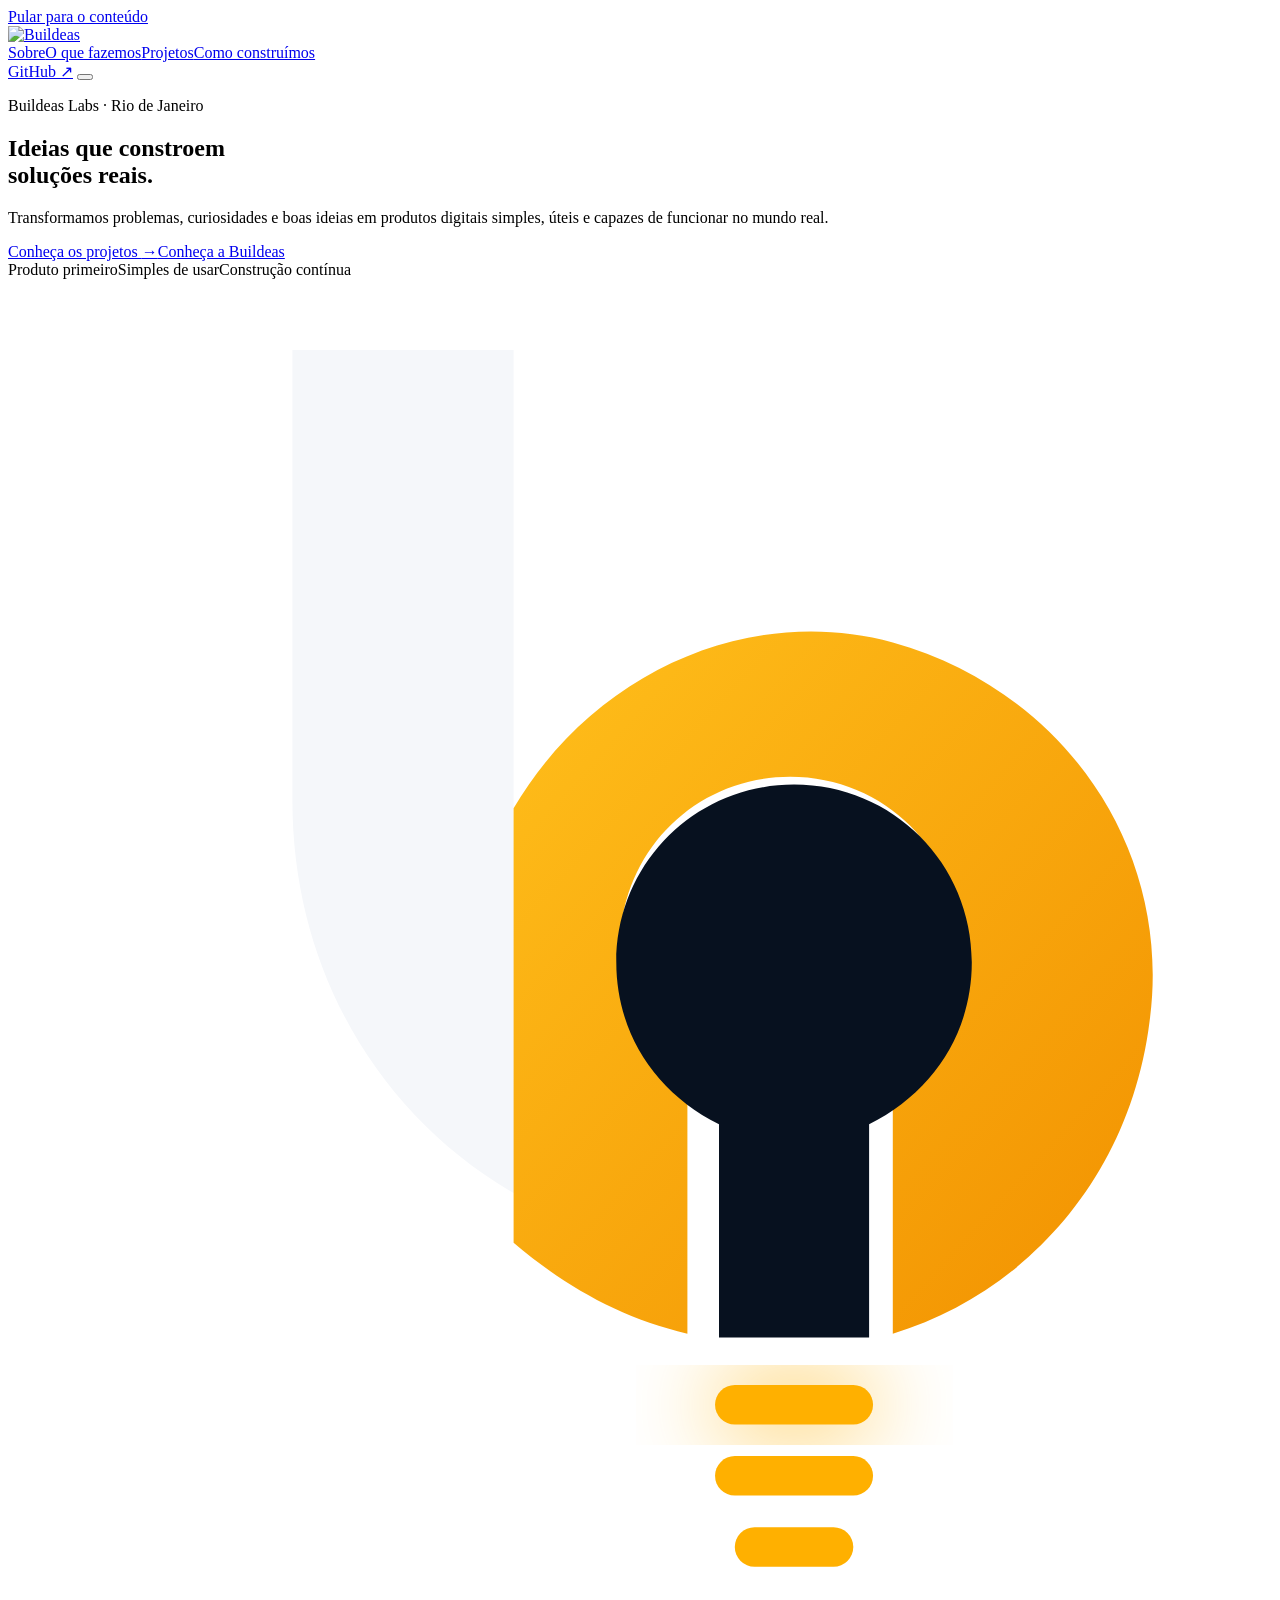
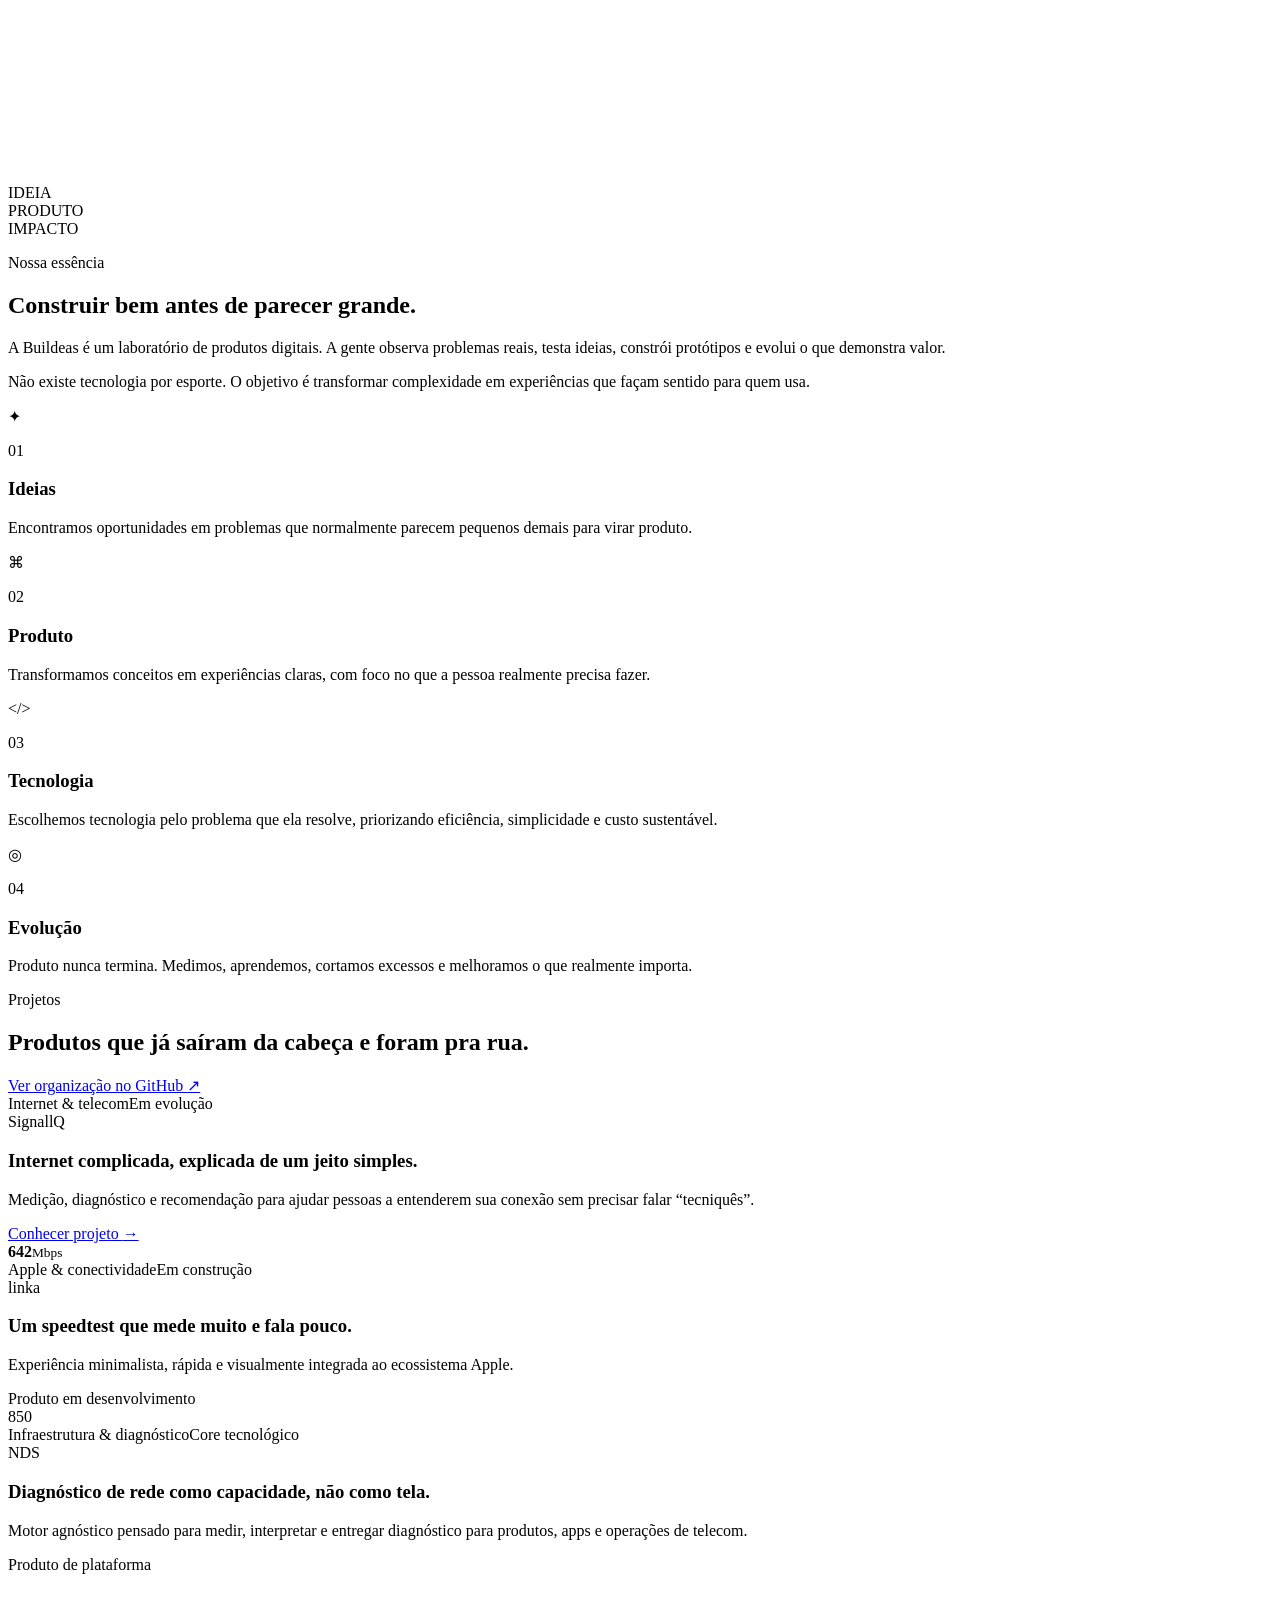
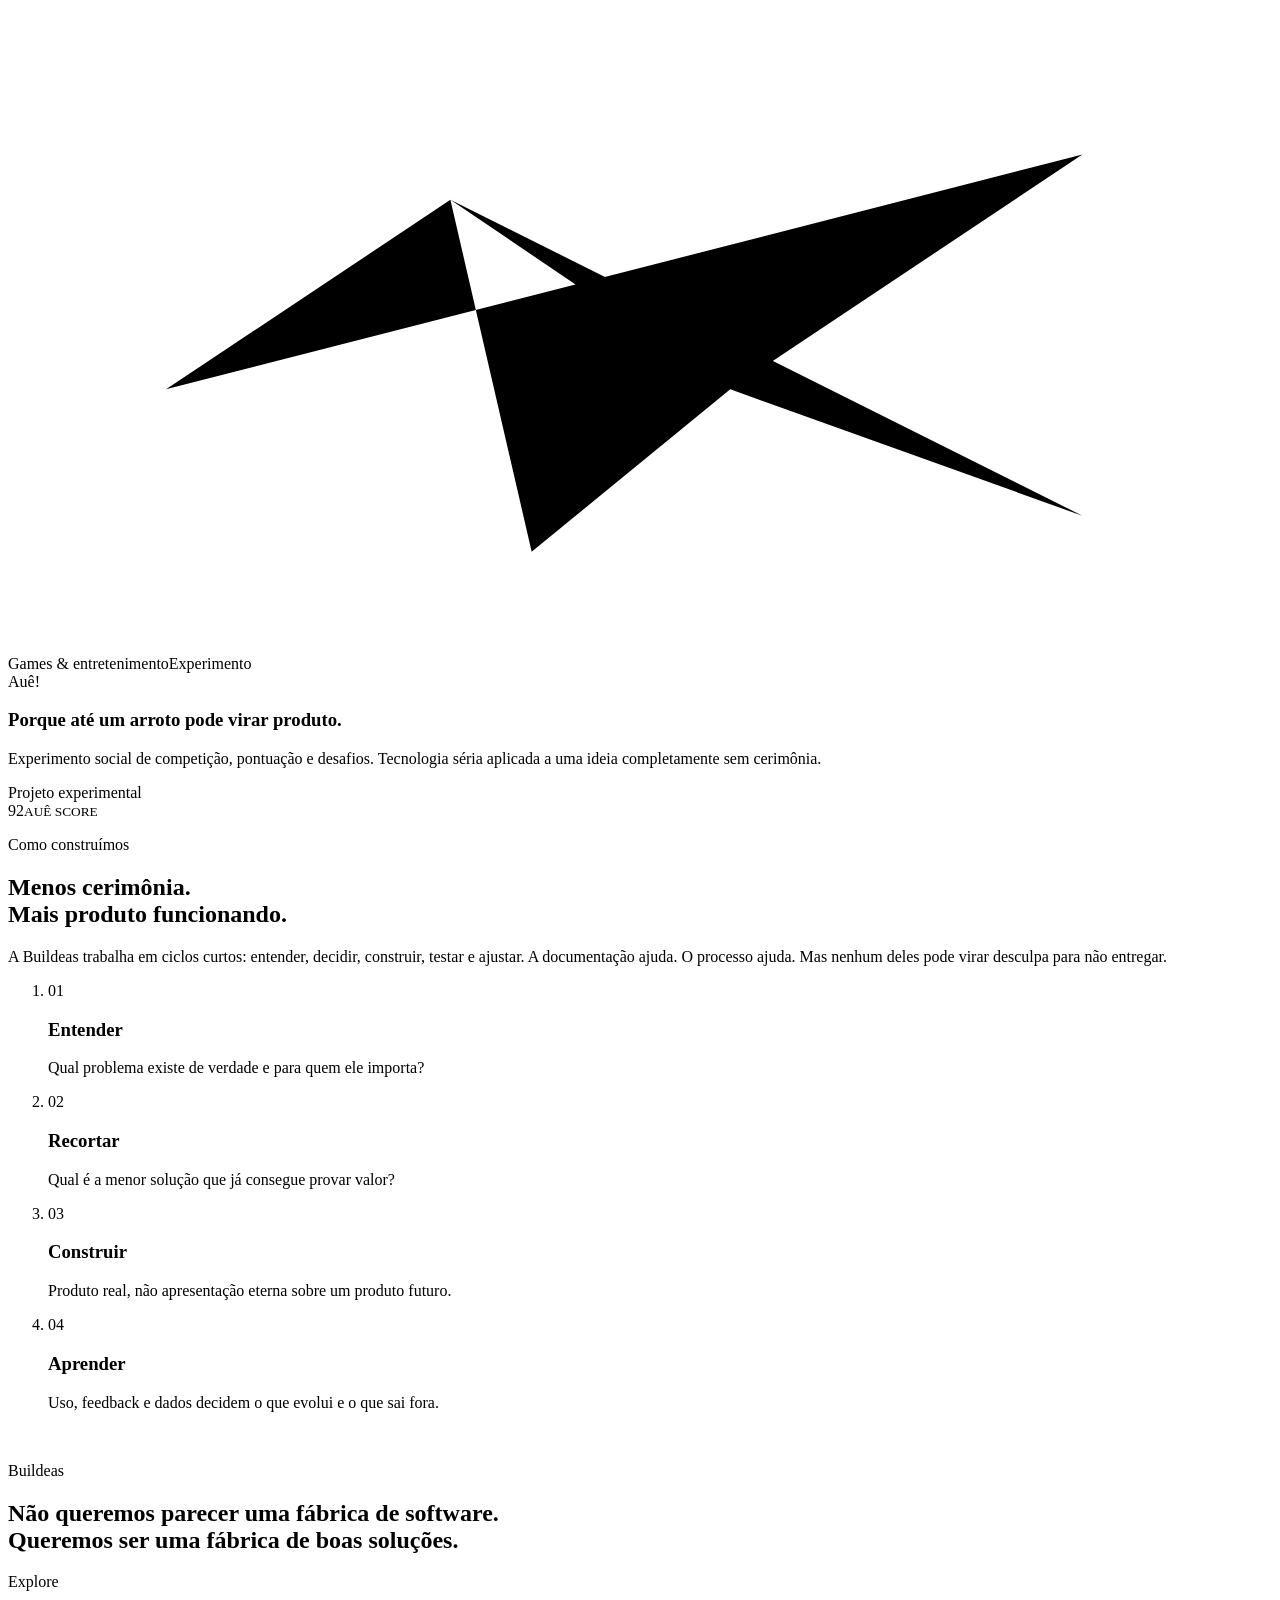
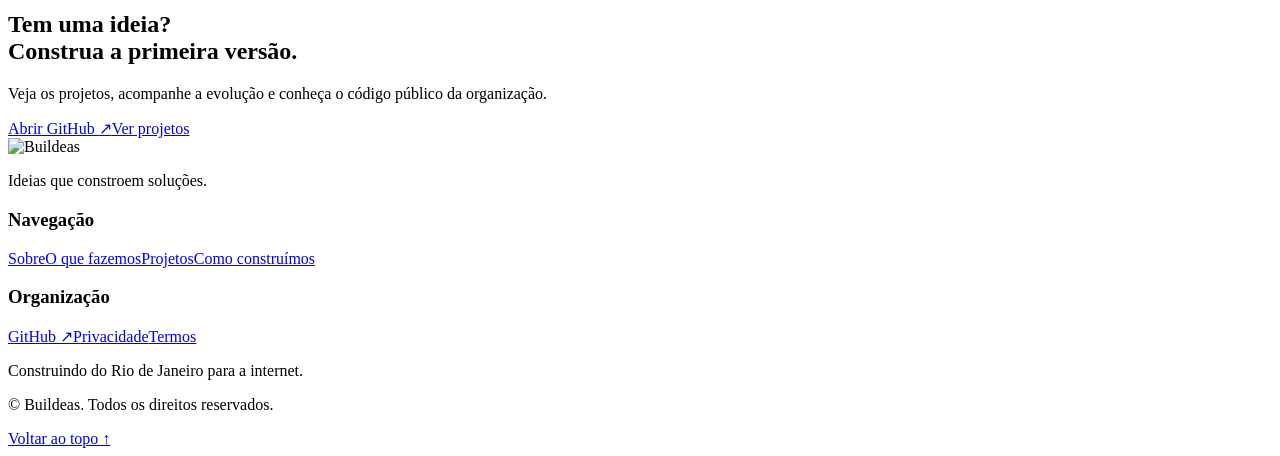
==== index.html @ 7c25ced3 "feat: redesign Buildeas organization homepage" ====
<!doctype html>
<html lang="pt-BR">
<head>
  <meta charset="utf-8">
  <meta name="viewport" content="width=device-width,initial-scale=1">
  <meta name="theme-color" content="#07111f">
  <meta name="color-scheme" content="dark light">
  <meta name="robots" content="index,follow,max-image-preview:large,max-snippet:-1,max-video-preview:-1">
  <meta name="google-site-verification" content="1lDQYG9RvKdH-c44b3ez2ZL33xb7k187rBthK93nfTE">
  <title>Buildeas — Ideias que constroem soluções</title>
  <meta name="description" content="A Buildeas transforma ideias em produtos digitais simples, úteis e bem construídos. Conheça SignallQ, Linka, NDS, Auê e outros projetos do laboratório.">
  <link rel="canonical" href="https://buildea-labs.github.io/">
  <link rel="icon" type="image/svg+xml" href="assets/buildeas-mark.svg">
  <link rel="stylesheet" href="assets/buildeas.css">
  <meta property="og:type" content="website">
  <meta property="og:locale" content="pt_BR">
  <meta property="og:site_name" content="Buildeas">
  <meta property="og:title" content="Buildeas — Ideias que constroem soluções">
  <meta property="og:description" content="Ideias saem do papel. Produtos ganham forma. Soluções chegam às pessoas.">
  <meta property="og:url" content="https://buildea-labs.github.io/">
  <meta name="twitter:card" content="summary">
  <meta name="twitter:title" content="Buildeas — Ideias que constroem soluções">
  <meta name="twitter:description" content="Ideias saem do papel. Produtos ganham forma. Soluções chegam às pessoas.">
  <script type="application/ld+json">
  {
    "@context":"https://schema.org",
    "@graph":[
      {"@type":"WebSite","@id":"https://buildea-labs.github.io/#website","url":"https://buildea-labs.github.io/","name":"Buildeas","inLanguage":"pt-BR","publisher":{"@id":"https://buildea-labs.github.io/#organization"}},
      {"@type":"Organization","@id":"https://buildea-labs.github.io/#organization","name":"Buildeas","alternateName":"Buildeas Labs","url":"https://buildea-labs.github.io/","logo":"https://buildea-labs.github.io/assets/buildeas-mark.svg","description":"Laboratório de produtos digitais que transforma ideias em soluções simples, úteis e bem construídas.","foundingLocation":{"@type":"Place","name":"Rio de Janeiro, Brasil"},"sameAs":["https://github.com/buildea-labs"]}
    ]
  }
  </script>
</head>
<body>
  <a class="skip-link" href="#conteudo">Pular para o conteúdo</a>
  <header class="site-header" id="topo">
    <div class="nav-shell">
      <a class="brand" href="#inicio" aria-label="Buildeas, início"><img src="assets/buildeas-wordmark.svg" alt="Buildeas"></a>
      <nav class="desktop-nav" aria-label="Navegação principal">
        <a href="#sobre">Sobre</a><a href="#fazemos">O que fazemos</a><a href="#projetos">Projetos</a><a href="#metodo">Como construímos</a>
      </nav>
      <a class="nav-cta" href="https://github.com/buildea-labs" target="_blank" rel="noreferrer">GitHub <span aria-hidden="true">↗</span></a>
      <button class="menu-button" type="button" aria-expanded="false" aria-controls="mobile-menu" aria-label="Abrir menu"><span></span><span></span><span></span></button>
    </div>
    <div class="mobile-menu" id="mobile-menu" hidden><nav aria-label="Navegação móvel"><a href="#sobre">Sobre</a><a href="#fazemos">O que fazemos</a><a href="#projetos">Projetos</a><a href="#metodo">Como construímos</a><a href="https://github.com/buildea-labs" target="_blank" rel="noreferrer">GitHub ↗</a></nav></div>
  </header>
  <main id="conteudo">
    <section class="hero" id="inicio">
      <div class="hero-orbit hero-orbit-a" aria-hidden="true"></div><div class="hero-orbit hero-orbit-b" aria-hidden="true"></div><div class="hero-grid" aria-hidden="true"></div>
      <div class="container hero-layout">
        <div class="hero-copy reveal">
          <p class="eyebrow">Buildeas Labs · Rio de Janeiro</p>
          <h1>Ideias que <span>constroem</span><br>soluções reais.</h1>
          <p class="hero-lead">Transformamos problemas, curiosidades e boas ideias em produtos digitais simples, úteis e capazes de funcionar no mundo real.</p>
          <div class="hero-actions"><a class="button button-primary" href="#projetos">Conheça os projetos <span aria-hidden="true">→</span></a><a class="button button-ghost" href="#sobre">Conheça a Buildeas</a></div>
          <div class="hero-proof" aria-label="Princípios da Buildeas"><span>Produto primeiro</span><span>Simples de usar</span><span>Construção contínua</span></div>
        </div>
        <div class="hero-art reveal" aria-hidden="true">
          <div class="idea-core">
            <svg viewBox="0 0 320 380"><defs><linearGradient id="gold" x1="0" y1="0" x2="1" y2="1"><stop offset="0" stop-color="#ffbf1b"/><stop offset="1" stop-color="#f29100"/></linearGradient><filter id="glow" x="-50%" y="-50%" width="200%" height="200%"><feGaussianBlur stdDeviation="12" result="blur"/><feMerge><feMergeNode in="blur"/><feMergeNode in="SourceGraphic"/></feMerge></filter></defs><path d="M72 18h56v116c0 25 13 38 32 44v66c-52-12-88-57-88-112V18Z" fill="#f5f7fa"/><path d="M128 134c20-34 59-52 96-42 43 12 71 52 65 96-5 40-32 69-65 79v-64c10-8 17-20 17-34 0-24-19-43-43-43-24 0-43 19-43 43 0 14 7 27 17 35v63c-17-4-31-12-44-23Z" fill="url(#gold)"/><path d="M154 173c0-25 20-45 45-45s45 20 45 45c0 18-10 33-26 41v54h-38v-54c-16-8-26-23-26-41Z" fill="#07111f"/><rect x="179" y="280" width="40" height="10" rx="5" fill="#ffb000" filter="url(#glow)"/><rect x="179" y="298" width="40" height="10" rx="5" fill="#ffb000"/><rect x="184" y="316" width="30" height="10" rx="5" fill="#ffb000"/></svg>
            <div class="core-shadow"></div>
          </div>
          <div class="floating-chip chip-a">IDEIA</div><div class="floating-chip chip-b">PRODUTO</div><div class="floating-chip chip-c">IMPACTO</div>
        </div>
      </div>
    </section>
    <section class="section section-light" id="sobre">
      <div class="container split-intro">
        <div class="section-heading reveal"><p class="eyebrow eyebrow-dark">Nossa essência</p><h2>Construir bem antes de <span>parecer grande.</span></h2></div>
        <div class="intro-copy reveal"><p>A Buildeas é um laboratório de produtos digitais. A gente observa problemas reais, testa ideias, constrói protótipos e evolui o que demonstra valor.</p><p>Não existe tecnologia por esporte. O objetivo é transformar complexidade em experiências que façam sentido para quem usa.</p></div>
      </div>
      <div class="container values-grid" id="fazemos">
        <article class="value-card reveal"><div class="icon-box" aria-hidden="true">✦</div><p class="card-index">01</p><h3>Ideias</h3><p>Encontramos oportunidades em problemas que normalmente parecem pequenos demais para virar produto.</p></article>
        <article class="value-card reveal"><div class="icon-box" aria-hidden="true">⌘</div><p class="card-index">02</p><h3>Produto</h3><p>Transformamos conceitos em experiências claras, com foco no que a pessoa realmente precisa fazer.</p></article>
        <article class="value-card reveal"><div class="icon-box" aria-hidden="true">&lt;/&gt;</div><p class="card-index">03</p><h3>Tecnologia</h3><p>Escolhemos tecnologia pelo problema que ela resolve, priorizando eficiência, simplicidade e custo sustentável.</p></article>
        <article class="value-card reveal"><div class="icon-box" aria-hidden="true">◎</div><p class="card-index">04</p><h3>Evolução</h3><p>Produto nunca termina. Medimos, aprendemos, cortamos excessos e melhoramos o que realmente importa.</p></article>
      </div>
    </section>
    <section class="section projects-section" id="projetos">
      <div class="container projects-header reveal"><div><p class="eyebrow">Projetos</p><h2>Produtos que já saíram da <span>cabeça</span> e foram pra rua.</h2></div><a class="text-link" href="https://github.com/buildea-labs" target="_blank" rel="noreferrer">Ver organização no GitHub <span aria-hidden="true">↗</span></a></div>
      <div class="container projects-grid">
        <article class="project-card project-signallq reveal"><div class="project-topline"><span>Internet & telecom</span><span class="project-status">Em evolução</span></div><div class="project-brand">SignallQ</div><h3>Internet complicada, explicada de um jeito simples.</h3><p>Medição, diagnóstico e recomendação para ajudar pessoas a entenderem sua conexão sem precisar falar “tecniquês”.</p><a href="https://signallq.com" target="_blank" rel="noreferrer">Conhecer projeto <span aria-hidden="true">→</span></a><div class="project-visual signal-visual" aria-hidden="true"><div class="speed-ring"><b>642</b><small>Mbps</small></div><div class="signal-bars"><i></i><i></i><i></i><i></i></div></div></article>
        <article class="project-card project-linka reveal"><div class="project-topline"><span>Apple & conectividade</span><span class="project-status">Em construção</span></div><div class="project-brand project-brand-light">linka</div><h3>Um speedtest que mede muito e fala pouco.</h3><p>Experiência minimalista, rápida e visualmente integrada ao ecossistema Apple.</p><span class="project-coming">Produto em desenvolvimento</span><div class="project-visual linka-visual" aria-hidden="true"><div class="linka-phone"><div class="mini-notch"></div><div class="mini-ring"><span>850</span></div></div></div></article>
        <article class="project-card project-nds reveal"><div class="project-topline"><span>Infraestrutura & diagnóstico</span><span class="project-status">Core tecnológico</span></div><div class="project-brand project-brand-nds">NDS</div><h3>Diagnóstico de rede como capacidade, não como tela.</h3><p>Motor agnóstico pensado para medir, interpretar e entregar diagnóstico para produtos, apps e operações de telecom.</p><span class="project-coming">Produto de plataforma</span><div class="project-visual nds-visual" aria-hidden="true"><div class="node n1"></div><div class="node n2"></div><div class="node n3"></div><div class="node n4"></div><svg viewBox="0 0 280 150"><path d="M35 92 98 50l62 42 78-52M98 50l18 78 44-36 78 28"/></svg></div></article>
        <article class="project-card project-aue reveal"><div class="project-topline"><span>Games & entretenimento</span><span class="project-status">Experimento</span></div><div class="project-brand project-brand-aue">Auê!</div><h3>Porque até um arroto pode virar produto.</h3><p>Experimento social de competição, pontuação e desafios. Tecnologia séria aplicada a uma ideia completamente sem cerimônia.</p><span class="project-coming">Projeto experimental</span><div class="project-visual aue-visual" aria-hidden="true"><div class="score">92<small>AUÊ SCORE</small></div></div></article>
      </div>
    </section>
    <section class="section section-light method-section" id="metodo">
      <div class="container method-layout">
        <div class="method-copy reveal"><p class="eyebrow eyebrow-dark">Como construímos</p><h2>Menos cerimônia.<br><span>Mais produto funcionando.</span></h2><p>A Buildeas trabalha em ciclos curtos: entender, decidir, construir, testar e ajustar. A documentação ajuda. O processo ajuda. Mas nenhum deles pode virar desculpa para não entregar.</p></div>
        <ol class="method-steps"><li class="reveal"><span>01</span><div><h3>Entender</h3><p>Qual problema existe de verdade e para quem ele importa?</p></div></li><li class="reveal"><span>02</span><div><h3>Recortar</h3><p>Qual é a menor solução que já consegue provar valor?</p></div></li><li class="reveal"><span>03</span><div><h3>Construir</h3><p>Produto real, não apresentação eterna sobre um produto futuro.</p></div></li><li class="reveal"><span>04</span><div><h3>Aprender</h3><p>Uso, feedback e dados decidem o que evolui e o que sai fora.</p></div></li></ol>
      </div>
    </section>
    <section class="section manifesto-section"><div class="container manifesto reveal"><div class="manifesto-mark"><img src="assets/buildeas-mark.svg" alt="" aria-hidden="true"></div><div><p class="eyebrow">Buildeas</p><h2>Não queremos parecer uma fábrica de software.<br><span>Queremos ser uma fábrica de boas soluções.</span></h2></div></div></section>
    <section class="cta-section"><div class="container cta-card reveal"><div><p class="eyebrow">Explore</p><h2>Tem uma ideia?<br><span>Construa a primeira versão.</span></h2><p>Veja os projetos, acompanhe a evolução e conheça o código público da organização.</p></div><div class="cta-actions"><a class="button button-primary" href="https://github.com/buildea-labs" target="_blank" rel="noreferrer">Abrir GitHub <span aria-hidden="true">↗</span></a><a class="button button-ghost" href="#projetos">Ver projetos</a></div></div></section>
  </main>
  <footer class="site-footer">
    <div class="container footer-grid">
      <div class="footer-brand"><img src="assets/buildeas-wordmark.svg" alt="Buildeas"><p>Ideias que constroem soluções.</p></div>
      <div class="footer-col"><h3>Navegação</h3><a href="#sobre">Sobre</a><a href="#fazemos">O que fazemos</a><a href="#projetos">Projetos</a><a href="#metodo">Como construímos</a></div>
      <div class="footer-col"><h3>Organização</h3><a href="https://github.com/buildea-labs" target="_blank" rel="noreferrer">GitHub ↗</a><a href="privacy.html">Privacidade</a><a href="terms.html">Termos</a></div>
      <div class="footer-note"><span class="status-dot"></span><p>Construindo do Rio de Janeiro para a internet.</p></div>
    </div>
    <div class="container footer-bottom"><p>© <span id="year"></span> Buildeas. Todos os direitos reservados.</p><a href="#topo">Voltar ao topo ↑</a></div>
  </footer>
  <script src="assets/buildeas.js" defer></script>
</body>
</html>
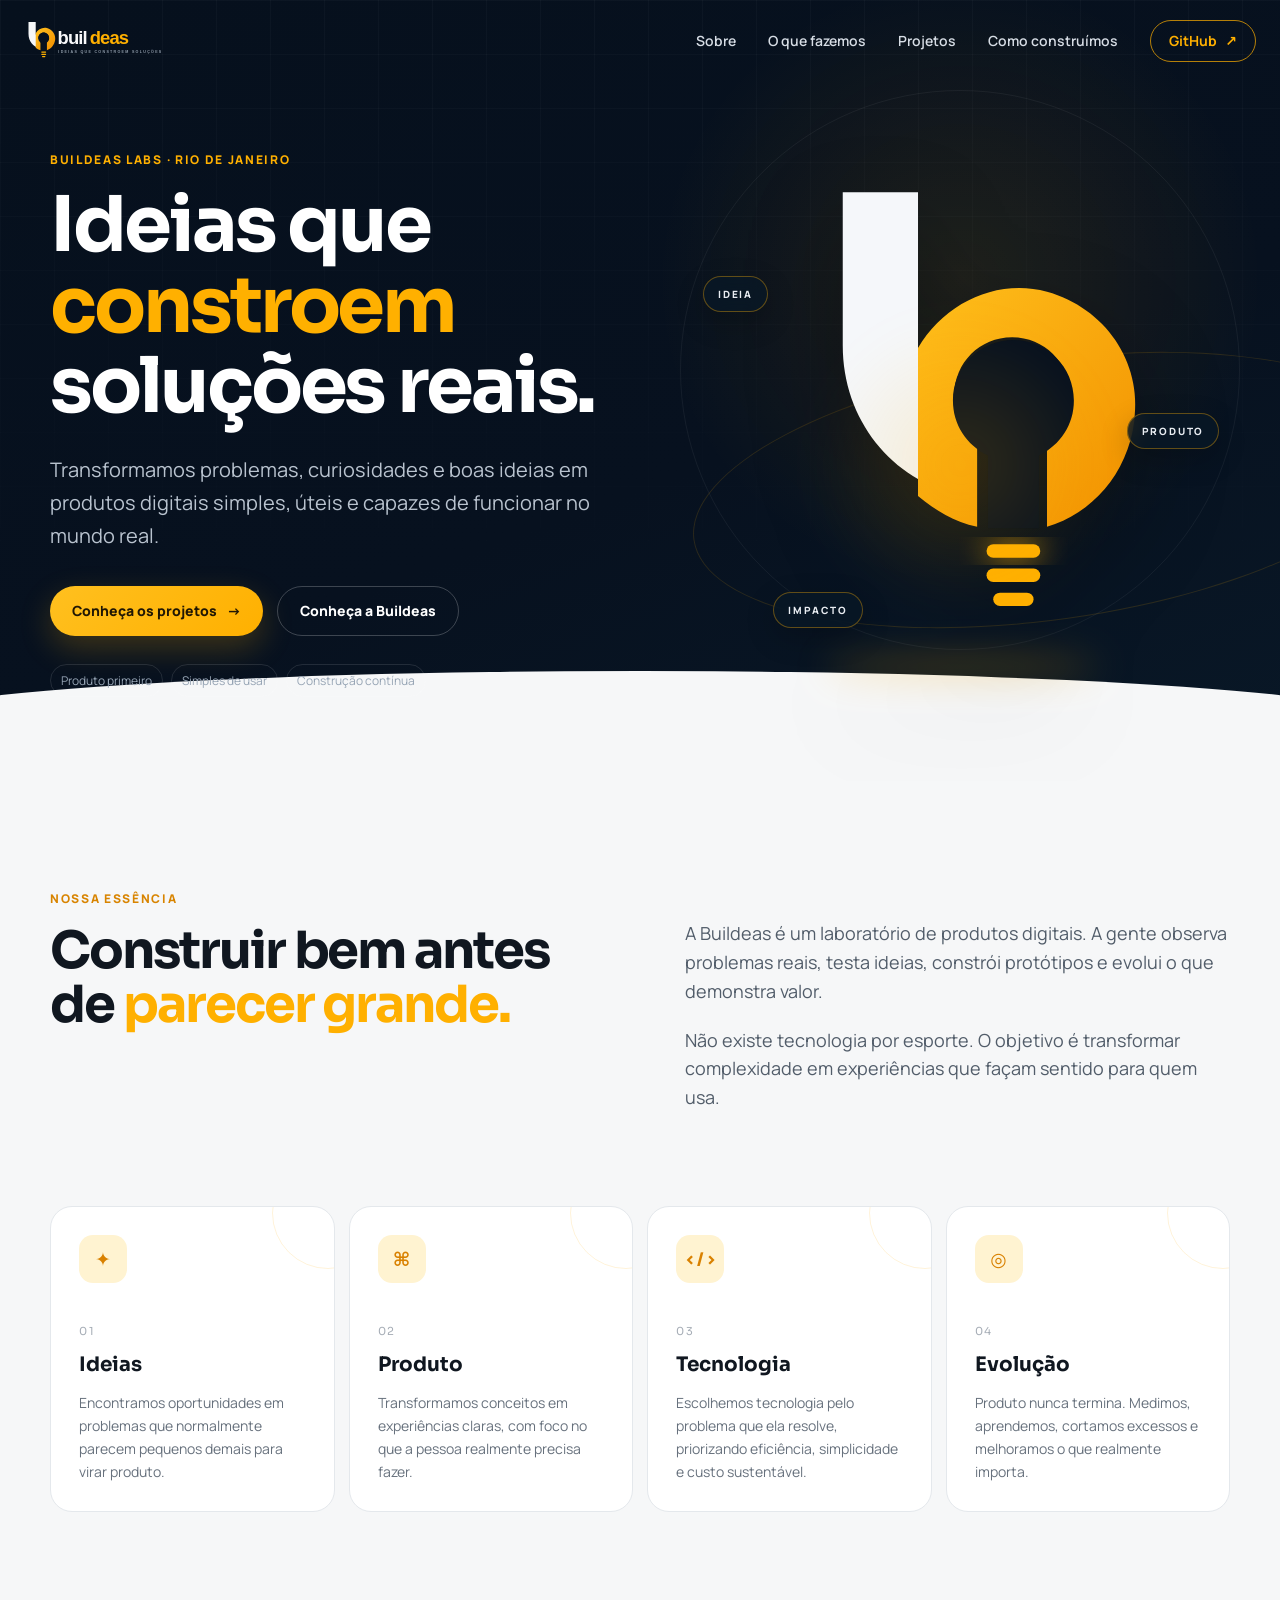
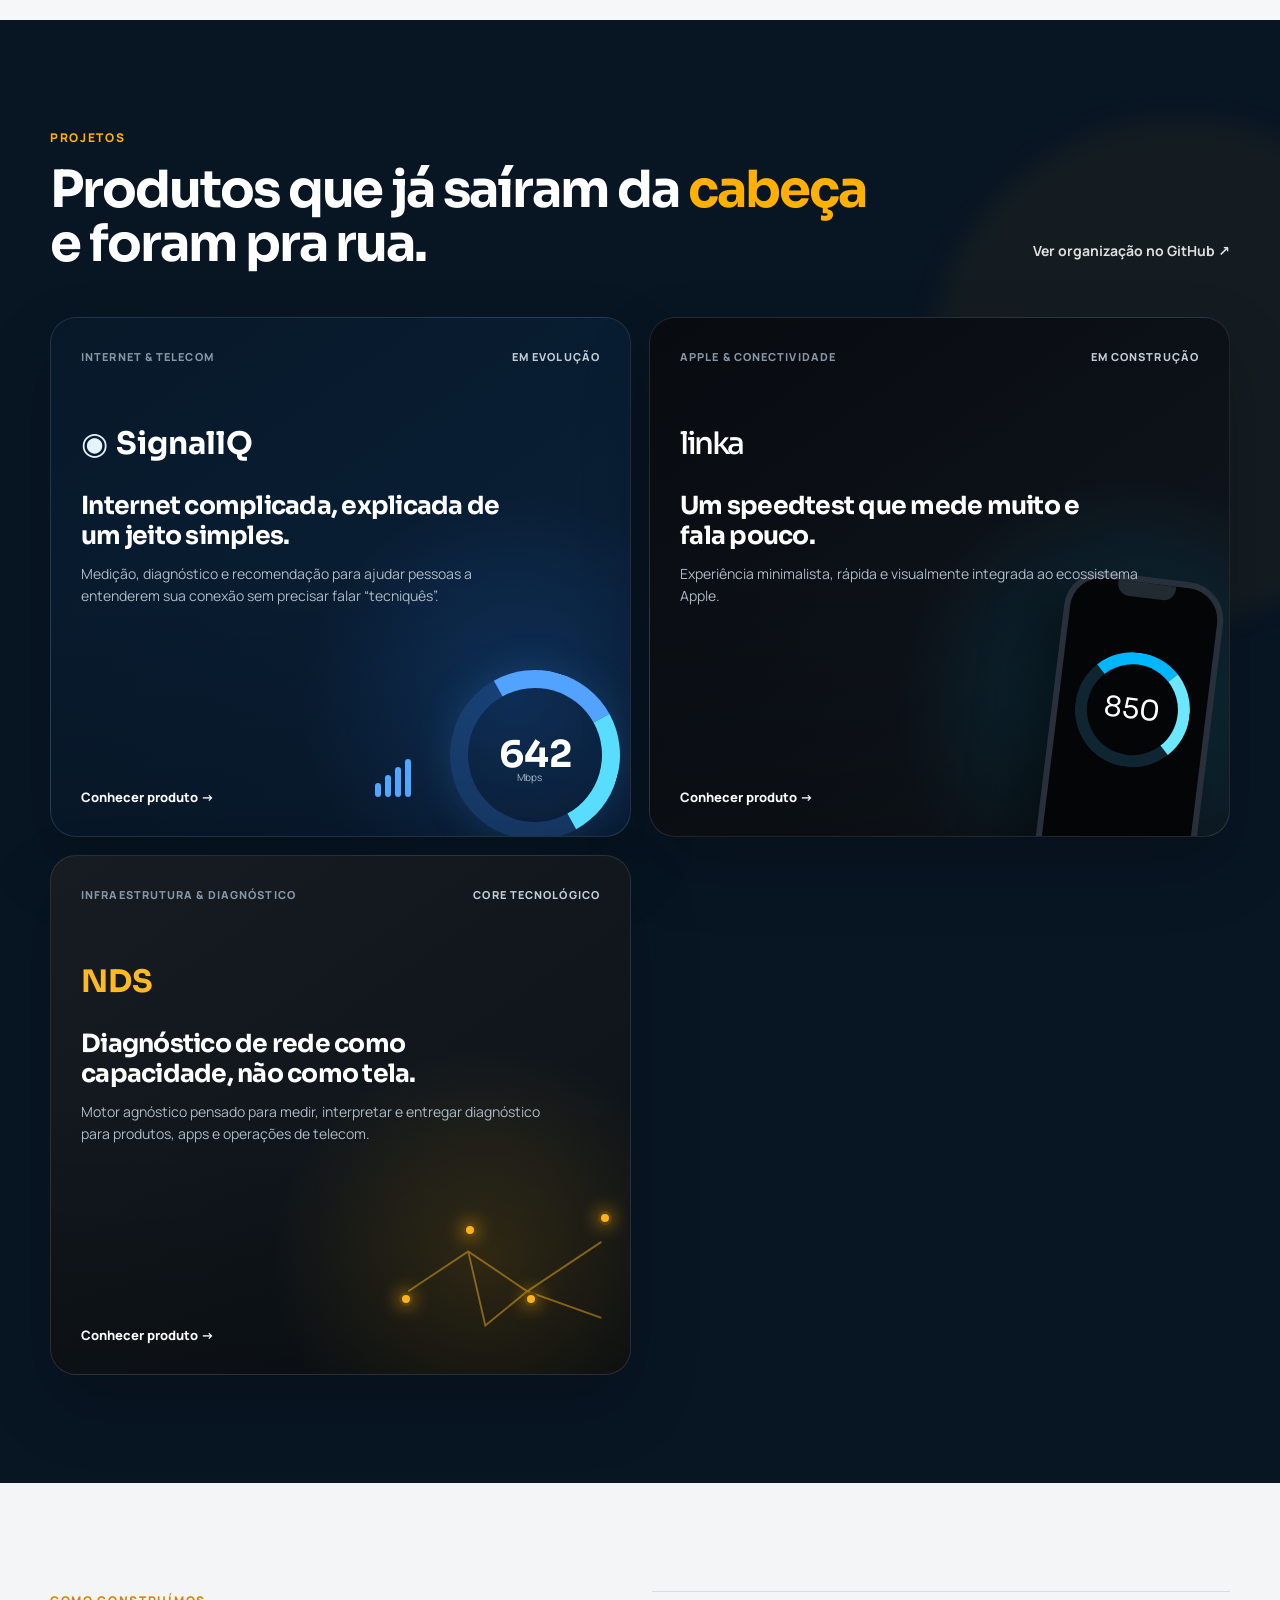
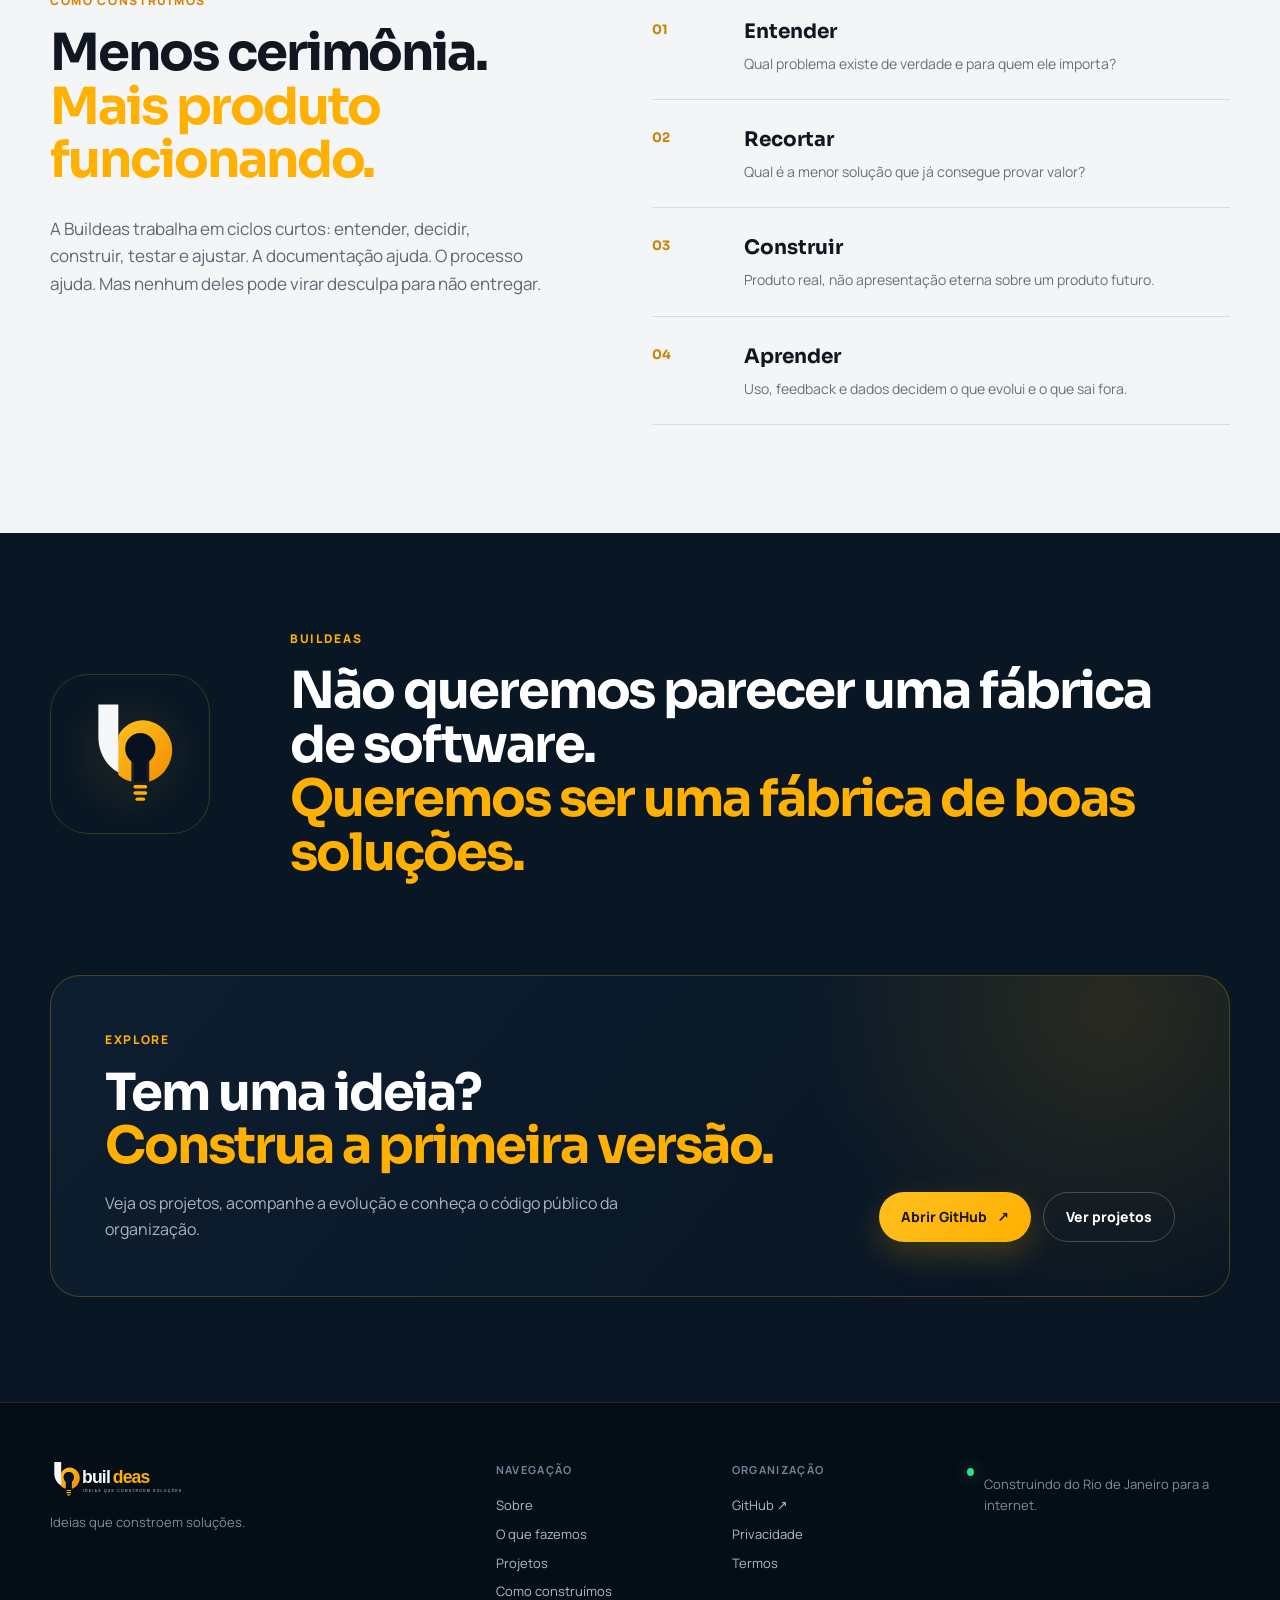
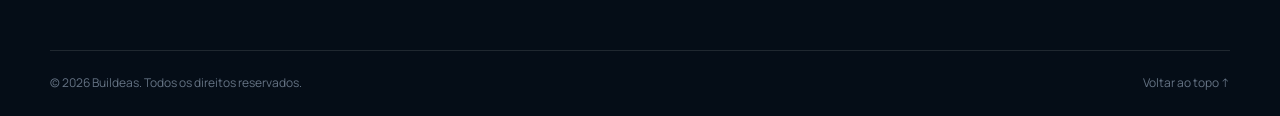
==== commit 8a07ac15: "Remove Auê from Buildeas institutional portfolio" ====
--- a/index.html
+++ b/index.html
@@ -8,7 +8,7 @@
   <meta name="robots" content="index,follow,max-image-preview:large,max-snippet:-1,max-video-preview:-1">
   <meta name="google-site-verification" content="1lDQYG9RvKdH-c44b3ez2ZL33xb7k187rBthK93nfTE">
   <title>Buildeas — Ideias que constroem soluções</title>
-  <meta name="description" content="A Buildeas transforma ideias em produtos digitais simples, úteis e bem construídos. Conheça SignallQ, Linka, NDS, Auê e outros projetos do laboratório.">
+  <meta name="description" content="A Buildeas transforma ideias em produtos digitais simples, úteis e bem construídos. Conheça SignallQ, Linka e NDS.">
   <link rel="canonical" href="https://buildea-labs.github.io/">
   <link rel="icon" type="image/svg+xml" href="assets/buildeas-mark.svg">
   <link rel="stylesheet" href="assets/buildeas.css">
@@ -82,7 +82,6 @@
         <article class="project-card project-signallq reveal"><div class="project-topline"><span>Internet & telecom</span><span class="project-status">Em evolução</span></div><div class="project-brand">SignallQ</div><h3>Internet complicada, explicada de um jeito simples.</h3><p>Medição, diagnóstico e recomendação para ajudar pessoas a entenderem sua conexão sem precisar falar “tecniquês”.</p><a href="https://signallq.com" target="_blank" rel="noreferrer">Conhecer projeto <span aria-hidden="true">→</span></a><div class="project-visual signal-visual" aria-hidden="true"><div class="speed-ring"><b>642</b><small>Mbps</small></div><div class="signal-bars"><i></i><i></i><i></i><i></i></div></div></article>
         <article class="project-card project-linka reveal"><div class="project-topline"><span>Apple & conectividade</span><span class="project-status">Em construção</span></div><div class="project-brand project-brand-light">linka</div><h3>Um speedtest que mede muito e fala pouco.</h3><p>Experiência minimalista, rápida e visualmente integrada ao ecossistema Apple.</p><span class="project-coming">Produto em desenvolvimento</span><div class="project-visual linka-visual" aria-hidden="true"><div class="linka-phone"><div class="mini-notch"></div><div class="mini-ring"><span>850</span></div></div></div></article>
         <article class="project-card project-nds reveal"><div class="project-topline"><span>Infraestrutura & diagnóstico</span><span class="project-status">Core tecnológico</span></div><div class="project-brand project-brand-nds">NDS</div><h3>Diagnóstico de rede como capacidade, não como tela.</h3><p>Motor agnóstico pensado para medir, interpretar e entregar diagnóstico para produtos, apps e operações de telecom.</p><span class="project-coming">Produto de plataforma</span><div class="project-visual nds-visual" aria-hidden="true"><div class="node n1"></div><div class="node n2"></div><div class="node n3"></div><div class="node n4"></div><svg viewBox="0 0 280 150"><path d="M35 92 98 50l62 42 78-52M98 50l18 78 44-36 78 28"/></svg></div></article>
-        <article class="project-card project-aue reveal"><div class="project-topline"><span>Games & entretenimento</span><span class="project-status">Experimento</span></div><div class="project-brand project-brand-aue">Auê!</div><h3>Porque até um arroto pode virar produto.</h3><p>Experimento social de competição, pontuação e desafios. Tecnologia séria aplicada a uma ideia completamente sem cerimônia.</p><span class="project-coming">Projeto experimental</span><div class="project-visual aue-visual" aria-hidden="true"><div class="score">92<small>AUÊ SCORE</small></div></div></article>
       </div>
     </section>
     <section class="section section-light method-section" id="metodo">
--- a/assets/buildeas.css
+++ b/assets/buildeas.css
@@ -0,0 +1,11 @@
+@import url('https://fonts.googleapis.com/css2?family=Manrope:wght@400;500;600;700;800&family=Sora:wght@500;600;700&display=swap');
+:root{--navy:#07111f;--navy-2:#0b1929;--navy-3:#10243a;--ink:#101720;--muted:#69727f;--paper:#f6f7f8;--white:#fff;--line:#dfe3e8;--line-dark:rgba(255,255,255,.11);--gold:#ffb000;--gold-2:#f28d00;--gold-soft:#fff3d1;--shadow:0 24px 70px rgba(5,16,31,.12);--font:"Manrope",system-ui,-apple-system,BlinkMacSystemFont,"Segoe UI",sans-serif;--display:"Sora",var(--font)}
+*{box-sizing:border-box}html{scroll-behavior:smooth}body{margin:0;background:var(--navy);color:var(--white);font-family:var(--font);font-size:16px;line-height:1.6;overflow-x:hidden}body.menu-open{overflow:hidden}a{color:inherit;text-decoration:none}img,svg{display:block;max-width:100%}button{font:inherit}.container{width:min(1180px,calc(100% - 48px));margin-inline:auto}.skip-link{position:fixed;top:12px;left:12px;z-index:999;background:var(--gold);color:var(--navy);padding:10px 14px;border-radius:10px;transform:translateY(-160%);transition:.2s}.skip-link:focus{transform:translateY(0)}
+.site-header{position:fixed;z-index:90;top:0;left:0;right:0;border-bottom:1px solid transparent;transition:background .25s,border-color .25s,backdrop-filter .25s}.site-header.scrolled{background:rgba(7,17,31,.82);border-color:var(--line-dark);backdrop-filter:blur(18px)}.nav-shell{height:82px;width:min(1240px,calc(100% - 48px));margin:auto;display:flex;align-items:center;gap:32px}.brand{display:flex;align-items:center;margin-right:auto}.brand img{width:176px;height:auto}.desktop-nav{display:flex;gap:32px;align-items:center}.desktop-nav a{font-size:14px;color:#d7dde5;font-weight:600;transition:.2s}.desktop-nav a:hover{color:var(--gold)}.nav-cta{height:42px;display:inline-flex;align-items:center;gap:8px;border:1px solid rgba(255,176,0,.7);padding:0 18px;border-radius:999px;font-weight:700;font-size:14px;color:var(--gold);transition:.2s}.nav-cta:hover{background:var(--gold);color:var(--navy)}.menu-button{display:none;border:0;background:transparent;width:42px;height:42px;padding:9px;cursor:pointer}.menu-button span{display:block;height:2px;background:#fff;margin:5px 0;border-radius:5px;transition:.25s}.mobile-menu{position:fixed;inset:82px 0 auto;background:rgba(7,17,31,.98);border-bottom:1px solid var(--line-dark);padding:12px 24px 24px}.mobile-menu nav{display:flex;flex-direction:column}.mobile-menu a{padding:14px 0;border-bottom:1px solid var(--line-dark);font-weight:700}
+.hero{position:relative;isolation:isolate;min-height:760px;padding:150px 0 84px;overflow:hidden;background:radial-gradient(circle at 75% 36%,rgba(255,176,0,.10),transparent 28%),linear-gradient(160deg,#06101d 0%,#07111f 58%,#091827 100%)}.hero-grid{position:absolute;inset:0;z-index:-4;background-image:linear-gradient(rgba(255,255,255,.028) 1px,transparent 1px),linear-gradient(90deg,rgba(255,255,255,.028) 1px,transparent 1px);background-size:54px 54px;mask-image:linear-gradient(to bottom,#000,transparent 86%)}.hero:after{content:"";position:absolute;left:-10%;right:-10%;bottom:-70px;height:180px;background:var(--paper);border-radius:50% 50% 0 0/30% 30% 0 0;z-index:-1}.hero-orbit{position:absolute;border:1px solid rgba(255,176,0,.14);border-radius:50%;z-index:-2;pointer-events:none}.hero-orbit-a{width:720px;height:260px;right:-130px;top:360px;transform:rotate(-8deg)}.hero-orbit-b{width:560px;height:560px;right:40px;top:90px;border-color:rgba(255,255,255,.055)}.hero-layout{display:grid;grid-template-columns:1.05fr .95fr;gap:48px;align-items:center}.eyebrow{margin:0 0 16px;text-transform:uppercase;letter-spacing:.14em;color:var(--gold);font-size:12px;font-weight:800}.eyebrow-dark{color:#d88400}.hero h1,.section h2,.cta-section h2{font-family:var(--display);margin:0;letter-spacing:-.04em;line-height:1.05}.hero h1{font-size:clamp(3.2rem,6vw,5.75rem);font-weight:700}.hero h1 span,.section h2 span,.cta-section h2 span{color:var(--gold)}.hero-lead{max-width:640px;color:#b9c3cf;font-size:clamp(1.05rem,1.7vw,1.25rem);margin:26px 0 0;line-height:1.65}.hero-actions{display:flex;gap:14px;margin-top:34px;flex-wrap:wrap}.button{min-height:50px;display:inline-flex;align-items:center;justify-content:center;gap:10px;border-radius:999px;padding:0 22px;font-weight:800;font-size:14px;transition:transform .2s,background .2s,color .2s,border-color .2s}.button:hover{transform:translateY(-2px)}.button-primary{background:linear-gradient(135deg,#ffc01f,var(--gold));color:#211704;box-shadow:0 12px 32px rgba(255,176,0,.22)}.button-ghost{border:1px solid rgba(255,255,255,.22);color:#fff}.button-ghost:hover{border-color:var(--gold);color:var(--gold)}.hero-proof{display:flex;gap:8px;flex-wrap:wrap;margin-top:28px}.hero-proof span{font-size:12px;color:#96a4b4;border:1px solid var(--line-dark);padding:6px 10px;border-radius:999px}.hero-art{position:relative;min-height:500px;display:grid;place-items:center}.idea-core{position:relative;width:min(430px,90%);filter:drop-shadow(0 38px 45px rgba(0,0,0,.30))}.idea-core:before{content:"";position:absolute;inset:24% 16% 8%;background:radial-gradient(circle,rgba(255,176,0,.16),transparent 65%);filter:blur(20px)}.core-shadow{position:absolute;left:18%;right:18%;bottom:1%;height:14px;border-radius:50%;background:rgba(255,176,0,.38);filter:blur(18px)}.floating-chip{position:absolute;font-size:10px;font-weight:800;letter-spacing:.18em;border:1px solid rgba(255,176,0,.36);background:rgba(9,24,39,.76);backdrop-filter:blur(10px);border-radius:999px;padding:9px 14px;color:#e9edf2;box-shadow:0 10px 30px rgba(0,0,0,.2)}.chip-a{top:21%;left:2%}.chip-b{right:2%;top:48%}.chip-c{left:15%;bottom:10%}
+.section{padding:108px 0}.section-light{background:var(--paper);color:var(--ink)}.split-intro{display:grid;grid-template-columns:1fr 1fr;gap:90px;align-items:start}.section-heading h2,.projects-header h2,.method-copy h2,.manifesto h2{font-size:clamp(2.2rem,4vw,4rem)}.intro-copy{padding-top:30px}.intro-copy p{font-size:18px;color:#525d6a;margin:0 0 20px;max-width:590px}.values-grid{display:grid;grid-template-columns:repeat(4,1fr);gap:14px;margin-top:74px}.value-card{position:relative;min-height:300px;background:#fff;border:1px solid #e4e8ec;border-radius:22px;padding:28px;overflow:hidden;transition:.25s}.value-card:hover{transform:translateY(-5px);box-shadow:var(--shadow);border-color:#d7dce1}.value-card:after{content:"";position:absolute;width:110px;height:110px;border:1px solid rgba(255,176,0,.15);border-radius:50%;right:-50px;top:-50px}.icon-box{width:48px;height:48px;border-radius:14px;background:var(--gold-soft);color:#d98100;display:grid;place-items:center;font-size:19px;font-weight:800}.card-index{font-family:var(--display);font-size:11px;letter-spacing:.16em;color:#a6adb6;margin:40px 0 8px}.value-card h3{font-family:var(--display);font-size:20px;margin:0 0 10px}.value-card p:last-child{color:#67717d;font-size:14px;margin:0;line-height:1.65}
+.projects-section{position:relative;background:#081523;overflow:hidden}.projects-section:before{content:"";position:absolute;width:500px;height:500px;border-radius:50%;background:rgba(255,176,0,.05);filter:blur(15px);right:-150px;top:100px}.projects-header{display:flex;justify-content:space-between;gap:40px;align-items:end;margin-bottom:46px}.projects-header>div{max-width:830px}.text-link{color:#dce3eb;font-weight:700;font-size:14px;white-space:nowrap;padding-bottom:8px}.text-link:hover{color:var(--gold)}.projects-grid{display:grid;grid-template-columns:1fr 1fr;gap:18px}.project-card{position:relative;min-height:520px;border:1px solid rgba(255,255,255,.10);border-radius:26px;padding:30px;overflow:hidden;background:linear-gradient(145deg,#0c1b2b,#091521);box-shadow:0 30px 70px rgba(0,0,0,.18)}.project-card:before{content:"";position:absolute;inset:0;background:linear-gradient(to top,rgba(0,0,0,.24),transparent 55%);pointer-events:none}.project-topline{display:flex;justify-content:space-between;gap:18px;color:#8796a7;font-size:11px;text-transform:uppercase;letter-spacing:.1em;font-weight:800}.project-status{color:#c2ccd7}.project-brand{position:relative;z-index:2;font-family:var(--display);font-weight:700;font-size:31px;margin-top:54px}.project-card h3{position:relative;z-index:2;font-family:var(--display);font-size:25px;line-height:1.2;letter-spacing:-.03em;max-width:440px;margin:22px 0 12px}.project-card p{position:relative;z-index:2;color:#aeb9c6;max-width:470px;margin:0;font-size:14px}.project-card>a,.project-coming{position:absolute;z-index:3;left:30px;bottom:28px;font-size:13px;font-weight:800;color:#f7f9fb}.project-card>a:hover{color:var(--gold)}.project-coming{color:#8493a5}.project-visual{position:absolute;right:-2%;bottom:-4%;width:46%;height:46%;z-index:1}.project-signallq{background:radial-gradient(circle at 80% 75%,rgba(34,113,222,.25),transparent 35%),linear-gradient(145deg,#071929,#0b213b)}.project-signallq .project-brand:before{content:"◉";color:#e5f2ff;margin-right:8px}.speed-ring{position:absolute;right:8%;bottom:7%;width:170px;height:170px;border:18px solid rgba(66,143,247,.22);border-top-color:#52a2ff;border-right-color:#58ddff;border-radius:50%;display:grid;place-items:center;transform:rotate(16deg);box-shadow:0 0 40px rgba(73,166,255,.16)}.speed-ring b,.speed-ring small{transform:rotate(-16deg)}.speed-ring b{font-family:var(--display);font-size:37px;position:absolute}.speed-ring small{font-size:10px;color:#a5b9cc;margin-top:46px}.signal-bars{position:absolute;left:0;bottom:25%;display:flex;align-items:end;gap:4px}.signal-bars i{display:block;width:6px;background:#51a6ff;border-radius:3px}.signal-bars i:nth-child(1){height:14px}.signal-bars i:nth-child(2){height:22px}.signal-bars i:nth-child(3){height:30px}.signal-bars i:nth-child(4){height:38px}.project-linka{background:radial-gradient(circle at 82% 75%,rgba(0,194,255,.18),transparent 37%),linear-gradient(145deg,#080b10,#111820)}.project-brand-light{letter-spacing:-.08em;font-weight:500}.linka-phone{position:absolute;width:160px;height:315px;right:12%;bottom:-35px;border:6px solid #28313b;border-radius:38px;background:#030506;box-shadow:-25px 20px 50px rgba(0,0,0,.45);transform:rotate(7deg)}.mini-notch{width:58px;height:15px;border-radius:0 0 12px 12px;background:#222a32;margin:auto}.mini-ring{width:115px;height:115px;border-radius:50%;border:12px solid #0f2532;border-top-color:#00b7ff;border-right-color:#6be7ff;margin:55px auto;display:grid;place-items:center}.mini-ring span{font-family:var(--display);font-size:28px}.project-nds{background:radial-gradient(circle at 75% 78%,rgba(255,176,0,.17),transparent 36%),linear-gradient(145deg,#161c22,#0b1117)}.project-brand-nds{color:#ffba21}.nds-visual svg{position:absolute;inset:0;width:100%;height:100%}.nds-visual path{stroke:rgba(255,184,37,.45);stroke-width:2;fill:none}.node{position:absolute;width:14px;height:14px;background:#ffb31a;border:3px solid #5b4010;border-radius:50%;box-shadow:0 0 18px rgba(255,176,0,.8);z-index:2}.n1{left:9%;top:57%}.n2{left:33%;top:28%}.n3{left:56%;top:57%}.n4{right:11%;top:23%}.project-aue{background:radial-gradient(circle at 77% 70%,rgba(182,75,255,.28),transparent 36%),linear-gradient(145deg,#170f25,#0b0c17)}.project-brand-aue{color:#c36bff;text-shadow:0 0 22px rgba(183,79,255,.35)}.aue-visual{display:grid;place-items:center}.score{width:150px;height:150px;border-radius:50%;border:12px solid rgba(195,107,255,.22);border-top-color:#c36bff;border-right-color:#ff6de4;display:grid;place-items:center;font-family:var(--display);font-size:47px;box-shadow:0 0 45px rgba(195,107,255,.16)}.score small{position:absolute;font-family:var(--font);font-size:9px;letter-spacing:.1em;color:#b9a8c9;margin-top:66px}
+.method-section{background:#f4f5f6}.method-layout{display:grid;grid-template-columns:.92fr 1.08fr;gap:110px}.method-copy>p:last-child{font-size:17px;color:#5e6874;max-width:530px;margin-top:28px}.method-steps{list-style:none;padding:0;margin:0;border-top:1px solid #d9dde2}.method-steps li{display:grid;grid-template-columns:70px 1fr;gap:22px;padding:24px 0;border-bottom:1px solid #d9dde2}.method-steps>li>span{font-family:var(--display);color:#c98409;font-size:13px;font-weight:700;padding-top:4px}.method-steps h3{margin:0 0 5px;font-family:var(--display);font-size:20px}.method-steps p{margin:0;color:#67717c;font-size:14px}.manifesto-section{background:#091725;padding:96px 0}.manifesto{display:grid;grid-template-columns:180px 1fr;align-items:center;gap:60px}.manifesto-mark{width:160px;height:160px;border:1px solid rgba(255,176,0,.20);background:radial-gradient(circle,rgba(255,176,0,.09),transparent 65%);border-radius:38px;display:grid;place-items:center}.manifesto-mark img{width:88px}.manifesto h2{max-width:880px}.cta-section{background:#091725;padding:0 0 105px}.cta-card{position:relative;overflow:hidden;border:1px solid rgba(255,176,0,.25);border-radius:30px;padding:54px;display:flex;align-items:end;justify-content:space-between;gap:50px;background:radial-gradient(circle at 90% 10%,rgba(255,176,0,.13),transparent 28%),linear-gradient(130deg,#0d1e30,#081522)}.cta-card:before{content:"";position:absolute;inset:-100% 45% auto -20%;height:260px;border:1px solid rgba(255,176,0,.14);border-radius:50%;transform:rotate(10deg)}.cta-card h2{font-size:clamp(2.2rem,4vw,4.2rem)}.cta-card>div:first-child{max-width:760px}.cta-card p:last-child{max-width:580px;color:#a8b4c1;margin:18px 0 0}.cta-actions{display:flex;gap:12px;flex-wrap:wrap;position:relative;z-index:2}.site-footer{background:#050d17;border-top:1px solid var(--line-dark);padding:58px 0 24px}.footer-grid{display:grid;grid-template-columns:1.5fr .7fr .7fr 1fr;gap:52px}.footer-brand img{width:168px}.footer-brand p,.footer-note p{color:#7f8d9c;font-size:13px}.footer-col{display:flex;flex-direction:column;gap:8px}.footer-col h3{font-size:11px;text-transform:uppercase;letter-spacing:.12em;color:#748396;margin:0 0 8px}.footer-col a{font-size:13px;color:#b0bbc7}.footer-col a:hover{color:var(--gold)}.footer-note{display:flex;align-items:flex-start;gap:10px}.status-dot{width:8px;height:8px;margin-top:7px;border-radius:50%;background:#39d98a;box-shadow:0 0 14px rgba(57,217,138,.55)}.footer-bottom{display:flex;justify-content:space-between;gap:30px;margin-top:48px;padding-top:22px;border-top:1px solid var(--line-dark);font-size:12px;color:#657384}.footer-bottom p{margin:0}.footer-bottom a:hover{color:#fff}.reveal{opacity:0;transform:translateY(22px);transition:opacity .7s ease,transform .7s ease}.reveal.visible{opacity:1;transform:none}
+@media(max-width:1020px){.desktop-nav,.nav-cta{display:none}.menu-button{display:block}.hero{min-height:auto}.hero-layout{grid-template-columns:1fr}.hero-copy{padding-top:24px}.hero-art{min-height:390px;margin-top:-20px}.idea-core{width:330px}.hero:after{display:none}.values-grid{grid-template-columns:1fr 1fr}.split-intro,.method-layout{grid-template-columns:1fr;gap:44px}.intro-copy{padding-top:0}.projects-grid{grid-template-columns:1fr}.project-card{min-height:480px}.projects-header{align-items:start;flex-direction:column}.manifesto{grid-template-columns:130px 1fr;gap:36px}.manifesto-mark{width:120px;height:120px}.cta-card{align-items:flex-start;flex-direction:column}.footer-grid{grid-template-columns:1.4fr 1fr 1fr}.footer-note{grid-column:1/-1}}
+@media(max-width:700px){.container,.nav-shell{width:min(100% - 32px,1180px)}.nav-shell{height:72px}.brand img{width:152px}.mobile-menu{inset:72px 0 auto}.hero{padding:124px 0 72px}.hero h1{font-size:clamp(2.75rem,13vw,4.2rem)}.hero-lead{font-size:16px}.hero-art{min-height:330px}.idea-core{width:280px}.floating-chip{display:none}.section{padding:78px 0}.split-intro{gap:28px}.section-heading h2,.projects-header h2,.method-copy h2,.manifesto h2{font-size:clamp(2rem,10vw,3rem)}.values-grid{grid-template-columns:1fr;margin-top:48px}.value-card{min-height:250px}.projects-grid{gap:14px}.project-card{padding:24px;min-height:520px}.project-card>a,.project-coming{left:24px}.project-card h3{font-size:22px}.project-visual{width:58%;height:42%}.speed-ring{width:140px;height:140px;right:3%}.linka-phone{right:5%}.manifesto{grid-template-columns:1fr}.manifesto-mark{width:90px;height:90px;border-radius:26px}.manifesto-mark img{width:62px}.cta-card{padding:32px 24px}.cta-actions,.cta-actions .button{width:100%}.footer-grid{grid-template-columns:1fr 1fr;gap:34px}.footer-brand,.footer-note{grid-column:1/-1}.footer-bottom{flex-direction:column}.hero-proof{display:none}}
+@media(prefers-reduced-motion:reduce){html{scroll-behavior:auto}.reveal{opacity:1;transform:none;transition:none}.button{transition:none}}
